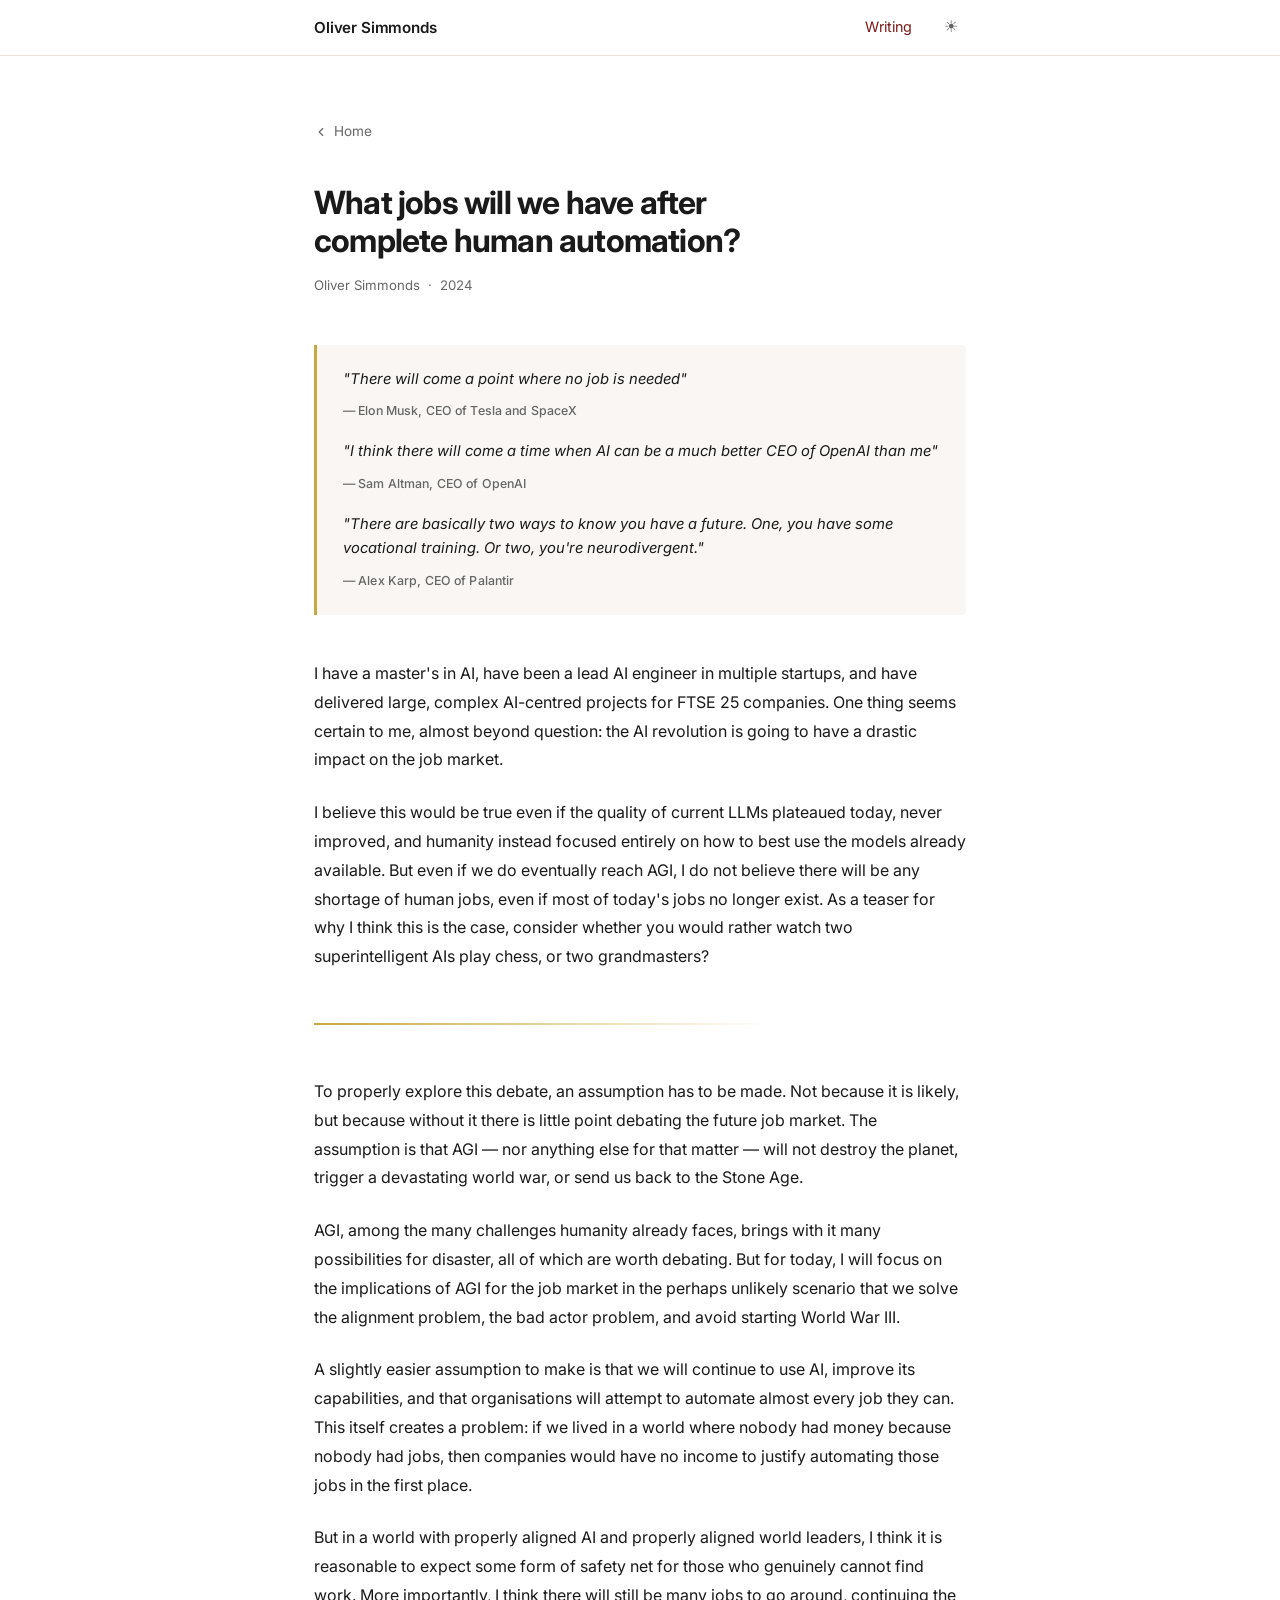
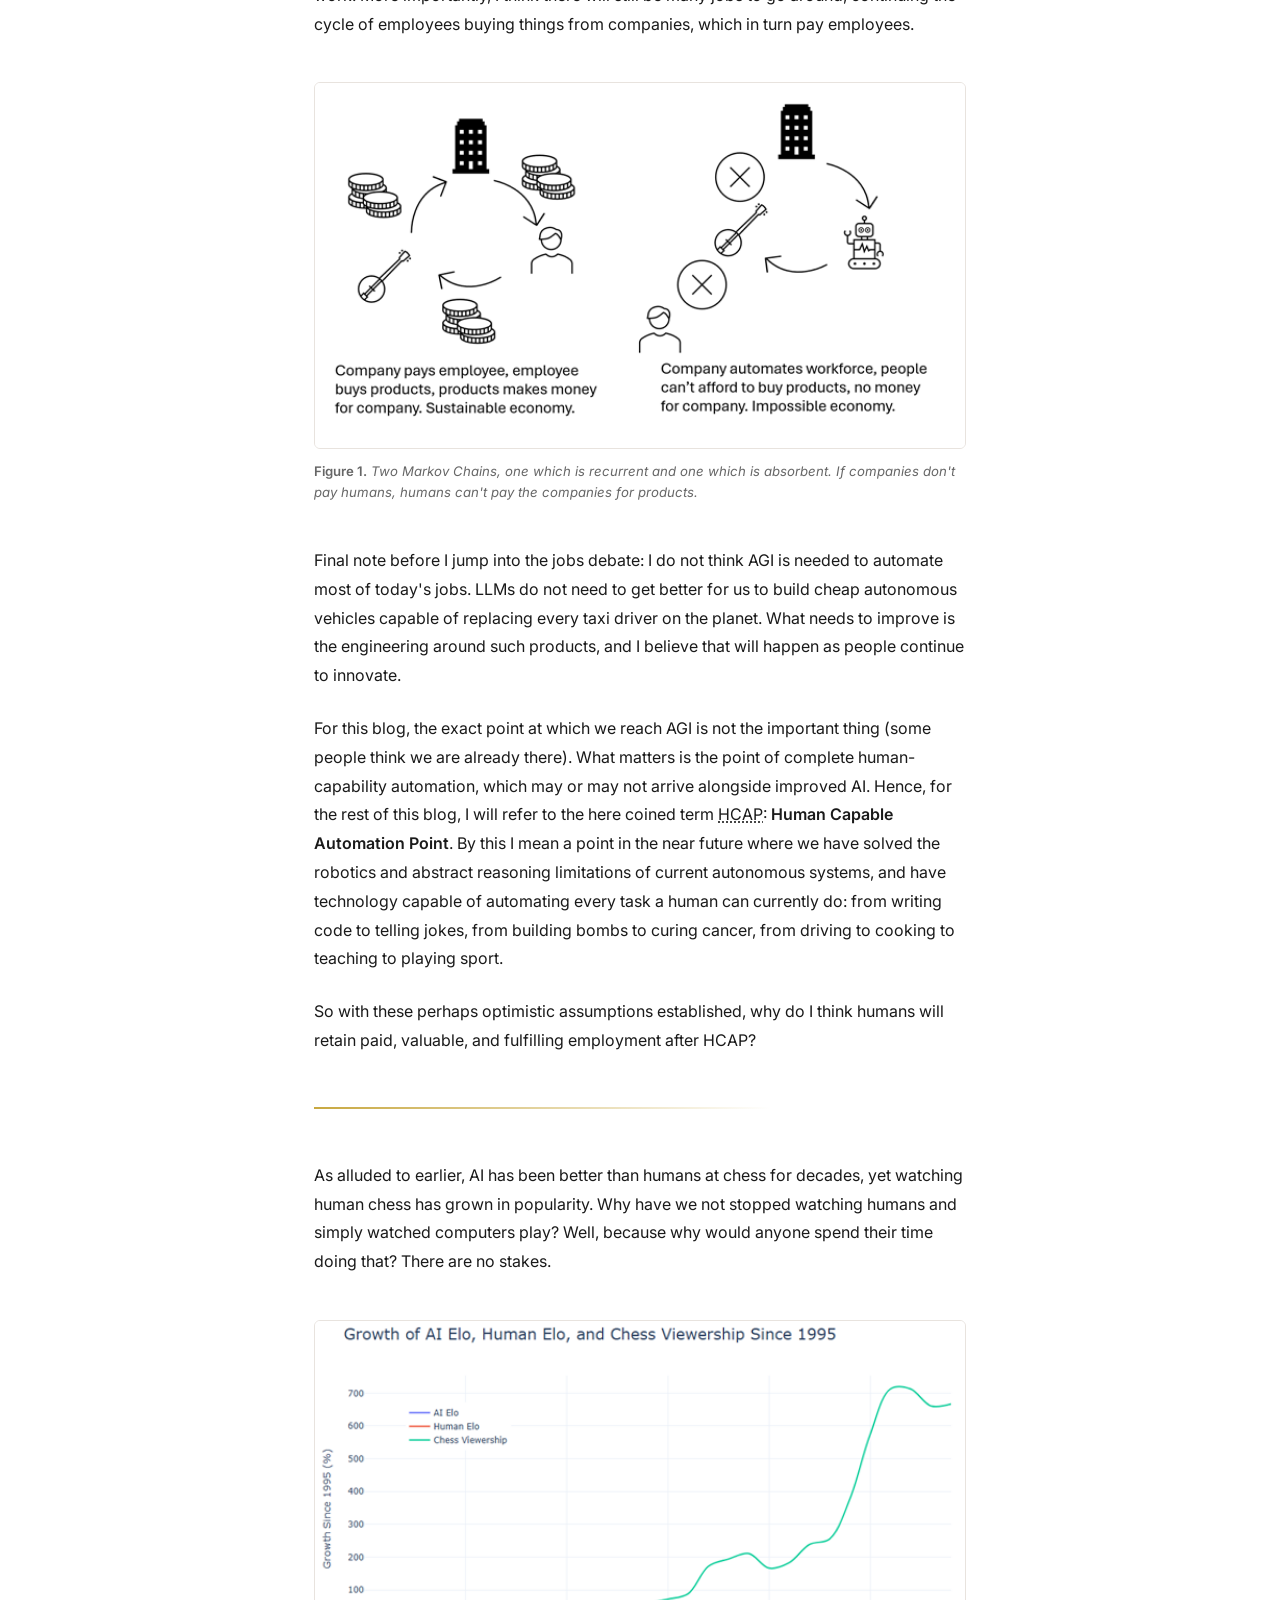
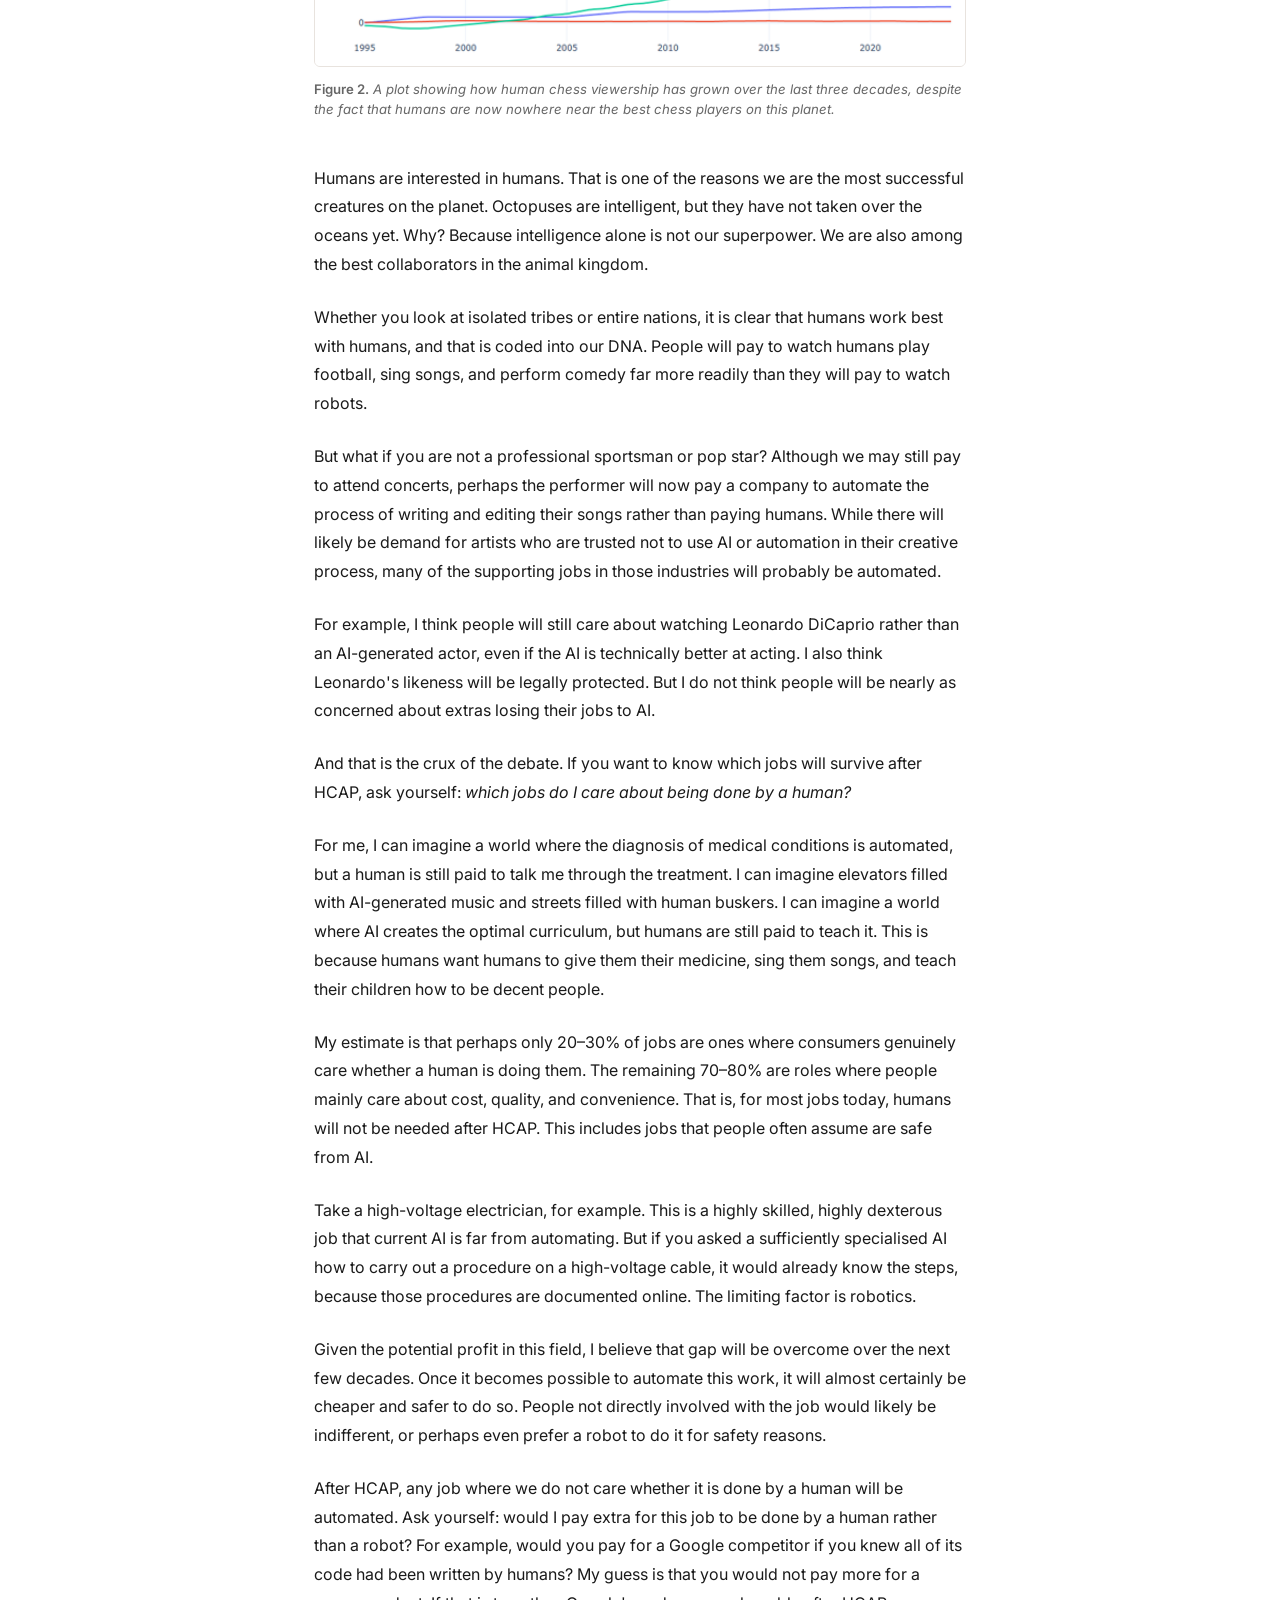
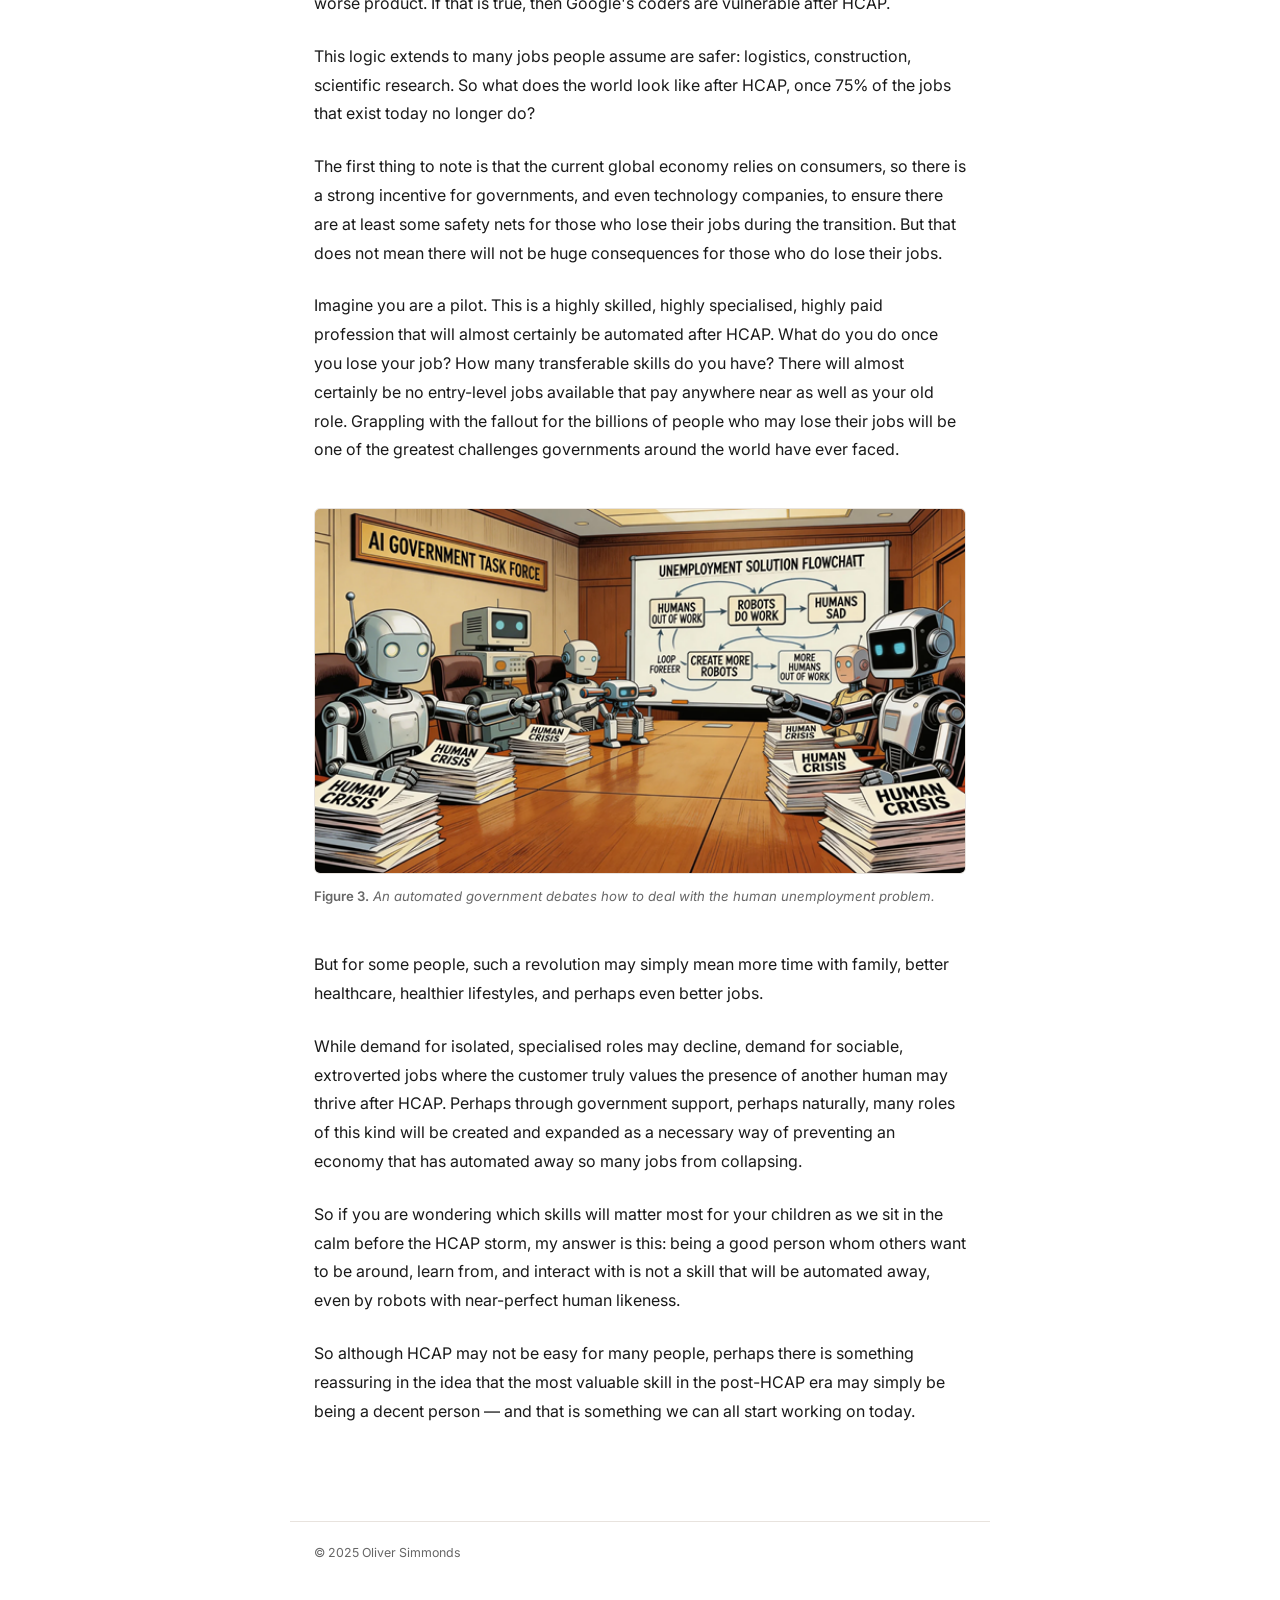
==== blog.html @ dd417284 "First draft website built" ====
<!DOCTYPE html>
<html lang="en" data-theme="light">
<head>
  <meta charset="UTF-8">
  <meta name="viewport" content="width=device-width, initial-scale=1.0">
  <meta name="description" content="Will humans retain paid, valuable employment after complete human-capability automation? Oliver Simmonds explores the post-HCAP job market.">

  <!-- Open Graph -->
  <meta property="og:title" content="What jobs will we have after complete human automation? — Oliver Simmonds">
  <meta property="og:description" content="An argument for why human employment survives the automation revolution — and which jobs it spares.">
  <meta property="og:type" content="article">

  <title>What jobs will we have after complete human automation? — Oliver Simmonds</title>

  <link rel="preconnect" href="https://fonts.googleapis.com">
  <link rel="preconnect" href="https://fonts.gstatic.com" crossorigin>
  <link href="https://fonts.googleapis.com/css2?family=Inter:wght@300;400;500;600;700&display=swap" rel="stylesheet">
  <link rel="stylesheet" href="css/style.css">

  <!-- Prevent FOUC -->
  <script>
    (function(){
      var t = localStorage.getItem('theme');
      if (!t) t = window.matchMedia('(prefers-color-scheme: dark)').matches ? 'dark' : 'light';
      document.documentElement.setAttribute('data-theme', t);
    })();
  </script>
</head>
<body>

  <!-- ======================================================
       Header / Navigation
       ====================================================== -->
  <header class="site-header" id="site-header">
    <nav class="nav-inner" aria-label="Primary">
      <a href="index.html" class="nav-home">Oliver Simmonds</a>
      <div class="nav-right">
        <a href="blog.html" class="nav-link active" aria-current="page">Writing</a>
        <button class="theme-toggle" id="theme-toggle" aria-label="Toggle dark mode">
          <span class="icon-sun" aria-hidden="true">☀</span>
          <span class="icon-moon" aria-hidden="true">◑</span>
        </button>
      </div>
    </nav>
  </header>

  <!-- ======================================================
       Article
       ====================================================== -->
  <main class="main-content">

    <a href="index.html" class="article-back" aria-label="Back to home">
      <svg viewBox="0 0 24 24" aria-hidden="true">
        <polyline points="15 18 9 12 15 6"></polyline>
      </svg>
      Home
    </a>

    <article aria-labelledby="article-title">

      <header class="article-header">
        <h1 class="article-title" id="article-title">
          What jobs will we have after complete human automation?
        </h1>
        <p class="article-meta">Oliver Simmonds &nbsp;·&nbsp; 2024</p>
      </header>

      <!-- Opening quotes -->
      <aside class="epigraph" aria-label="Epigraphs">
        <blockquote>
          <p>"There will come a point where no job is needed"</p>
          <cite>— Elon Musk, CEO of Tesla and SpaceX</cite>
        </blockquote>
        <blockquote>
          <p>"I think there will come a time when AI can be a much better CEO of OpenAI than me"</p>
          <cite>— Sam Altman, CEO of OpenAI</cite>
        </blockquote>
        <blockquote>
          <p>"There are basically two ways to know you have a future. One, you have some vocational training. Or two, you're neurodivergent."</p>
          <cite>— Alex Karp, CEO of Palantir</cite>
        </blockquote>
      </aside>

      <!-- Body -->
      <div class="article-body">

        <p>
          I have a master's in AI, have been a lead AI engineer in multiple startups, and have
          delivered large, complex AI-centred projects for FTSE 25 companies. One thing seems
          certain to me, almost beyond question: the AI revolution is going to have a drastic
          impact on the job market.
        </p>

        <p>
          I believe this would be true even if the quality of current LLMs plateaued today,
          never improved, and humanity instead focused entirely on how to best use the models
          already available. But even if we do eventually reach AGI, I do not believe there
          will be any shortage of human jobs, even if most of today's jobs no longer exist.
          As a teaser for why I think this is the case, consider whether you would rather
          watch two superintelligent AIs play chess, or two grandmasters?
        </p>

        <hr class="article-rule" aria-hidden="true">

        <p>
          To properly explore this debate, an assumption has to be made. Not because it is
          likely, but because without it there is little point debating the future job market.
          The assumption is that AGI — nor anything else for that matter — will not destroy
          the planet, trigger a devastating world war, or send us back to the Stone Age.
        </p>

        <p>
          AGI, among the many challenges humanity already faces, brings with it many
          possibilities for disaster, all of which are worth debating. But for today, I will
          focus on the implications of AGI for the job market in the perhaps unlikely scenario
          that we solve the alignment problem, the bad actor problem, and avoid starting
          World War III.
        </p>

        <p>
          A slightly easier assumption to make is that we will continue to use AI, improve its
          capabilities, and that organisations will attempt to automate almost every job they
          can. This itself creates a problem: if we lived in a world where nobody had money
          because nobody had jobs, then companies would have no income to justify automating
          those jobs in the first place.
        </p>

        <p>
          But in a world with properly aligned AI and properly aligned world leaders, I think
          it is reasonable to expect some form of safety net for those who genuinely cannot
          find work. More importantly, I think there will still be many jobs to go around,
          continuing the cycle of employees buying things from companies, which in turn pay
          employees.
        </p>

        <figure>
          <img
            src="images/markov_chain.png"
            alt="Two Markov chains: one recurrent (circular economy) and one absorbent (economy collapses)."
            loading="lazy"
          >
          <figcaption>
            <strong>Figure 1.</strong> Two Markov Chains, one which is recurrent and one
            which is absorbent. If companies don't pay humans, humans can't pay the companies
            for products.
          </figcaption>
        </figure>

        <p>
          Final note before I jump into the jobs debate: I do not think AGI is needed to
          automate most of today's jobs. LLMs do not need to get better for us to build cheap
          autonomous vehicles capable of replacing every taxi driver on the planet. What needs
          to improve is the engineering around such products, and I believe that will happen
          as people continue to innovate.
        </p>

        <p>
          For this blog, the exact point at which we reach AGI is not the important thing
          (some people think we are already there). What matters is the point of complete
          human-capability automation, which may or may not arrive alongside improved AI.
          Hence, for the rest of this blog, I will refer to the here coined term
          <abbr title="Human Capable Automation Point">HCAP</abbr>: <strong>Human Capable
          Automation Point</strong>. By this I mean a point in the near future where we have
          solved the robotics and abstract reasoning limitations of current autonomous systems,
          and have technology capable of automating every task a human can currently do: from
          writing code to telling jokes, from building bombs to curing cancer, from driving
          to cooking to teaching to playing sport.
        </p>

        <p>
          So with these perhaps optimistic assumptions established, why do I think humans
          will retain paid, valuable, and fulfilling employment after HCAP?
        </p>

        <hr class="article-rule" aria-hidden="true">

        <p>
          As alluded to earlier, AI has been better than humans at chess for decades, yet
          watching human chess has grown in popularity. Why have we not stopped watching
          humans and simply watched computers play? Well, because why would anyone spend
          their time doing that? There are no stakes.
        </p>

        <figure>
          <img
            src="images/chess_viewership.png"
            alt="A plot showing human chess viewership growth over three decades."
            loading="lazy"
          >
          <figcaption>
            <strong>Figure 2.</strong> A plot showing how human chess viewership has grown
            over the last three decades, despite the fact that humans are now nowhere near
            the best chess players on this planet.
          </figcaption>
        </figure>

        <p>
          Humans are interested in humans. That is one of the reasons we are the most
          successful creatures on the planet. Octopuses are intelligent, but they have not
          taken over the oceans yet. Why? Because intelligence alone is not our superpower.
          We are also among the best collaborators in the animal kingdom.
        </p>

        <p>
          Whether you look at isolated tribes or entire nations, it is clear that humans work
          best with humans, and that is coded into our DNA. People will pay to watch humans
          play football, sing songs, and perform comedy far more readily than they will pay
          to watch robots.
        </p>

        <p>
          But what if you are not a professional sportsman or pop star? Although we may still
          pay to attend concerts, perhaps the performer will now pay a company to automate the
          process of writing and editing their songs rather than paying humans. While there
          will likely be demand for artists who are trusted not to use AI or automation in
          their creative process, many of the supporting jobs in those industries will
          probably be automated.
        </p>

        <p>
          For example, I think people will still care about watching Leonardo DiCaprio rather
          than an AI-generated actor, even if the AI is technically better at acting. I also
          think Leonardo's likeness will be legally protected. But I do not think people will
          be nearly as concerned about extras losing their jobs to AI.
        </p>

        <p>
          And that is the crux of the debate. If you want to know which jobs will survive
          after HCAP, ask yourself: <em>which jobs do I care about being done by a human?</em>
        </p>

        <p>
          For me, I can imagine a world where the diagnosis of medical conditions is
          automated, but a human is still paid to talk me through the treatment. I can imagine
          elevators filled with AI-generated music and streets filled with human buskers. I
          can imagine a world where AI creates the optimal curriculum, but humans are still
          paid to teach it. This is because humans want humans to give them their medicine,
          sing them songs, and teach their children how to be decent people.
        </p>

        <p>
          My estimate is that perhaps only 20–30% of jobs are ones where consumers genuinely
          care whether a human is doing them. The remaining 70–80% are roles where people
          mainly care about cost, quality, and convenience. That is, for most jobs today,
          humans will not be needed after HCAP. This includes jobs that people often assume
          are safe from AI.
        </p>

        <p>
          Take a high-voltage electrician, for example. This is a highly skilled, highly
          dexterous job that current AI is far from automating. But if you asked a
          sufficiently specialised AI how to carry out a procedure on a high-voltage cable,
          it would already know the steps, because those procedures are documented online.
          The limiting factor is robotics.
        </p>

        <p>
          Given the potential profit in this field, I believe that gap will be overcome over
          the next few decades. Once it becomes possible to automate this work, it will almost
          certainly be cheaper and safer to do so. People not directly involved with the job
          would likely be indifferent, or perhaps even prefer a robot to do it for safety
          reasons.
        </p>

        <p>
          After HCAP, any job where we do not care whether it is done by a human will be
          automated. Ask yourself: would I pay extra for this job to be done by a human
          rather than a robot? For example, would you pay for a Google competitor if you knew
          all of its code had been written by humans? My guess is that you would not pay more
          for a worse product. If that is true, then Google's coders are vulnerable after HCAP.
        </p>

        <p>
          This logic extends to many jobs people assume are safer: logistics, construction,
          scientific research. So what does the world look like after HCAP, once 75% of the
          jobs that exist today no longer do?
        </p>

        <p>
          The first thing to note is that the current global economy relies on consumers, so
          there is a strong incentive for governments, and even technology companies, to
          ensure there are at least some safety nets for those who lose their jobs during
          the transition. But that does not mean there will not be huge consequences for
          those who do lose their jobs.
        </p>

        <p>
          Imagine you are a pilot. This is a highly skilled, highly specialised, highly paid
          profession that will almost certainly be automated after HCAP. What do you do once
          you lose your job? How many transferable skills do you have? There will almost
          certainly be no entry-level jobs available that pay anywhere near as well as your
          old role. Grappling with the fallout for the billions of people who may lose their
          jobs will be one of the greatest challenges governments around the world have ever
          faced.
        </p>

        <figure>
          <img
            src="images/ai_gov.png"
            alt="An automated government debates how to deal with the human unemployment problem."
            loading="lazy"
          >
          <figcaption>
            <strong>Figure 3.</strong> An automated government debates how to deal with
            the human unemployment problem.
          </figcaption>
        </figure>

        <p>
          But for some people, such a revolution may simply mean more time with family,
          better healthcare, healthier lifestyles, and perhaps even better jobs.
        </p>

        <p>
          While demand for isolated, specialised roles may decline, demand for sociable,
          extroverted jobs where the customer truly values the presence of another human may
          thrive after HCAP. Perhaps through government support, perhaps naturally, many
          roles of this kind will be created and expanded as a necessary way of preventing an
          economy that has automated away so many jobs from collapsing.
        </p>

        <p>
          So if you are wondering which skills will matter most for your children as we sit
          in the calm before the HCAP storm, my answer is this: being a good person whom
          others want to be around, learn from, and interact with is not a skill that will
          be automated away, even by robots with near-perfect human likeness.
        </p>

        <p>
          So although HCAP may not be easy for many people, perhaps there is something
          reassuring in the idea that the most valuable skill in the post-HCAP era may simply
          be being a decent person — and that is something we can all start working on today.
        </p>

      </div>
    </article>

  </main>

  <!-- ======================================================
       Footer
       ====================================================== -->
  <footer class="site-footer">
    <p>© 2025 Oliver Simmonds</p>
  </footer>

  <script src="js/main.js"></script>
</body>
</html>
---- css/style.css ----
/* ============================================================
   CSS Custom Properties — Light / Dark theme
   Colour palette drawn from Oliver Simmonds' CV:
     - Deep crimson  (#7B1818) for section headings
     - Medium red    (#C0392B) for accents
     - Warm gold     (#C8A840) for decorative rules
   ============================================================ */
:root {
  --crimson:        #7B1818;
  --crimson-hover:  #9B2020;
  --gold:           #C8A840;

  --bg:             #FFFFFF;
  --bg-subtle:      #F9F6F3;
  --nav-bg:         rgba(255, 255, 255, 0.92);

  --text:           #1A1A1A;
  --text-muted:     #666666;
  --text-link:      #7B1818;
  --text-link-hover:#9B2020;

  --border:         #E8E3DE;

  --nav-height:     56px;
  --content-width:  700px;
  --pad:            24px;
  --transition:     0.2s ease;
}

[data-theme="dark"] {
  --bg:             #0F0F0F;
  --bg-subtle:      #1A1717;
  --nav-bg:         rgba(15, 15, 15, 0.92);

  --text:           #E5E0DB;
  --text-muted:     #8A8480;
  --text-link:      #D47060;
  --text-link-hover:#E08575;

  --border:         #2E2828;
}

/* ============================================================
   Reset & Base
   ============================================================ */
*, *::before, *::after {
  box-sizing: border-box;
  margin: 0;
  padding: 0;
}

html {
  font-size: 16px;
  scroll-behavior: smooth;
}

body {
  font-family: 'Inter', -apple-system, BlinkMacSystemFont, 'Segoe UI', sans-serif;
  background-color: var(--bg);
  color: var(--text);
  line-height: 1.7;
  -webkit-font-smoothing: antialiased;
  -moz-osx-font-smoothing: grayscale;
  transition: background-color var(--transition), color var(--transition);
}

a {
  color: var(--text-link);
  text-decoration: none;
  transition: color var(--transition);
}

a:hover {
  color: var(--text-link-hover);
}

/* ============================================================
   Header & Navigation
   ============================================================ */
.site-header {
  position: sticky;
  top: 0;
  z-index: 100;
  background-color: var(--nav-bg);
  backdrop-filter: blur(10px);
  -webkit-backdrop-filter: blur(10px);
  border-bottom: 1px solid var(--border);
  height: var(--nav-height);
  transition: transform 0.3s ease, background-color var(--transition),
              border-color var(--transition);
}

.site-header.hidden {
  transform: translateY(-100%);
}

.nav-inner {
  max-width: var(--content-width);
  margin: 0 auto;
  padding: 0 var(--pad);
  height: 100%;
  display: flex;
  align-items: center;
  justify-content: space-between;
}

.nav-home {
  font-weight: 600;
  font-size: 0.95rem;
  color: var(--text);
  letter-spacing: -0.01em;
}

.nav-home:hover {
  color: var(--crimson);
}

.nav-right {
  display: flex;
  align-items: center;
  gap: 24px;
}

.nav-link {
  font-size: 0.9rem;
  font-weight: 400;
  color: var(--text-muted);
}

.nav-link:hover,
.nav-link.active {
  color: var(--crimson);
}

/* ============================================================
   Theme Toggle
   ============================================================ */
.theme-toggle {
  background: none;
  border: none;
  cursor: pointer;
  padding: 4px 8px;
  border-radius: 4px;
  font-size: 1rem;
  line-height: 1;
  color: var(--text-muted);
  transition: color var(--transition), background-color var(--transition);
  display: flex;
  align-items: center;
}

.theme-toggle:hover {
  color: var(--text);
  background-color: var(--bg-subtle);
}

/* Show/hide sun vs moon based on active theme */
.icon-sun  { display: inline; }
.icon-moon { display: none;   }

[data-theme="dark"] .icon-sun  { display: none;   }
[data-theme="dark"] .icon-moon { display: inline; }

/* ============================================================
   Main Layout
   ============================================================ */
.main-content {
  max-width: var(--content-width);
  margin: 0 auto;
  padding: 64px var(--pad) 96px;
}

/* ============================================================
   Bio Section (home)
   ============================================================ */
.bio-section {
  margin-bottom: 72px;
}

.page-name {
  font-size: 2.25rem;
  font-weight: 700;
  letter-spacing: -0.025em;
  line-height: 1.1;
  color: var(--text);
  margin-bottom: 8px;
  text-wrap: balance;
}

.page-subtitle {
  font-size: 0.975rem;
  color: var(--text-muted);
  font-weight: 400;
  margin-bottom: 36px;
  letter-spacing: 0.01em;
}

.bio-body {
  margin-bottom: 8px;
}

.bio-body p {
  font-size: 1rem;
  line-height: 1.8;
  color: var(--text);
  margin-bottom: 18px;
}

.bio-body p:last-child {
  margin-bottom: 0;
}

/* Hidden extended bio */
.bio-extra {
  display: none;
  margin-top: 18px;
}

.bio-extra.visible {
  display: block;
}

.bio-extra p {
  font-size: 1rem;
  line-height: 1.8;
  color: var(--text);
  margin-bottom: 18px;
}

.bio-extra p:last-child {
  margin-bottom: 0;
}

/* More/Less toggle */
.more-toggle {
  background: none;
  border: none;
  cursor: pointer;
  font-family: inherit;
  font-size: 0.875rem;
  font-weight: 500;
  color: var(--crimson);
  padding: 0;
  margin-top: 16px;
  display: inline-flex;
  align-items: center;
  gap: 5px;
  transition: color var(--transition);
}

.more-toggle:hover {
  color: var(--crimson-hover);
}

.more-arrow {
  display: inline-block;
  font-size: 0.8rem;
  transition: transform 0.2s ease;
}

.more-toggle[aria-expanded="true"] .more-arrow {
  transform: rotate(180deg);
}

/* ============================================================
   Contact Links
   ============================================================ */
.contact-links {
  display: flex;
  flex-wrap: wrap;
  align-items: center;
  margin-top: 32px;
}

.contact-link {
  font-size: 0.875rem;
  font-weight: 500;
  color: var(--text-muted);
  transition: color var(--transition);
}

.contact-link:hover {
  color: var(--crimson);
}

.contact-sep {
  margin: 0 12px;
  color: var(--border);
  font-weight: 400;
  font-size: 0.875rem;
  user-select: none;
}

/* ============================================================
   Section Headings & Rules
   ============================================================ */
.section-label {
  font-size: 0.65rem;
  font-weight: 700;
  letter-spacing: 0.18em;
  text-transform: uppercase;
  color: var(--crimson);
  margin-bottom: 10px;
}

.gold-rule {
  height: 2px;
  background: linear-gradient(to right, var(--gold) 0%, transparent 80%);
  margin-bottom: 24px;
  border: none;
}

/* ============================================================
   Post List (home writing section)
   ============================================================ */
.post-list {
  list-style: none;
}

.post-item {
  display: flex;
  align-items: baseline;
  justify-content: space-between;
  gap: 20px;
  padding: 14px 0;
  border-bottom: 1px solid var(--border);
}

.post-item:first-of-type {
  border-top: 1px solid var(--border);
}

.post-link {
  font-size: 0.975rem;
  color: var(--text);
  flex: 1;
  line-height: 1.5;
  transition: color var(--transition);
}

.post-link:hover {
  color: var(--crimson);
}

.post-year {
  font-size: 0.825rem;
  color: var(--text-muted);
  flex-shrink: 0;
}

/* ============================================================
   Footer
   ============================================================ */
.site-footer {
  max-width: var(--content-width);
  margin: 0 auto;
  padding: 20px var(--pad) 48px;
  border-top: 1px solid var(--border);
}

.site-footer p {
  font-size: 0.775rem;
  color: var(--text-muted);
}

/* ============================================================
   Blog / Article Page
   ============================================================ */
.article-back {
  display: inline-flex;
  align-items: center;
  gap: 6px;
  font-size: 0.85rem;
  color: var(--text-muted);
  margin-bottom: 40px;
  transition: color var(--transition);
}

.article-back:hover {
  color: var(--crimson);
}

.article-back svg {
  width: 14px;
  height: 14px;
  stroke: currentColor;
  fill: none;
  stroke-width: 2;
  stroke-linecap: round;
  stroke-linejoin: round;
  flex-shrink: 0;
}

.article-header {
  margin-bottom: 48px;
}

.article-title {
  font-size: 2rem;
  font-weight: 700;
  letter-spacing: -0.025em;
  line-height: 1.2;
  color: var(--text);
  margin-bottom: 14px;
  text-wrap: balance;
}

.article-meta {
  font-size: 0.825rem;
  color: var(--text-muted);
}

/* Opening quotes block */
.epigraph {
  margin: 0 0 44px;
  padding: 22px 26px;
  background-color: var(--bg-subtle);
  border-left: 3px solid var(--gold);
  border-radius: 0 4px 4px 0;
  transition: background-color var(--transition), border-color var(--transition);
}

.epigraph blockquote {
  margin-bottom: 16px;
}

.epigraph blockquote:last-child {
  margin-bottom: 0;
}

.epigraph blockquote p {
  font-size: 0.925rem;
  font-style: italic;
  color: var(--text);
  line-height: 1.65;
  margin-bottom: 5px;
}

.epigraph blockquote cite {
  font-size: 0.775rem;
  font-style: normal;
  color: var(--text-muted);
  font-weight: 500;
  letter-spacing: 0.01em;
}

/* Article body prose */
.article-body {
  font-size: 1rem;
  line-height: 1.8;
}

.article-body p {
  color: var(--text);
  margin-bottom: 24px;
}

.article-body p:last-child {
  margin-bottom: 0;
}

.article-body strong {
  font-weight: 600;
  color: var(--text);
}

/* Figures */
.article-body figure {
  margin: 44px 0;
}

.article-body figure img {
  width: 100%;
  height: auto;
  border-radius: 6px;
  border: 1px solid var(--border);
  display: block;
  transition: border-color var(--transition);
}

.article-body figcaption {
  font-size: 0.825rem;
  color: var(--text-muted);
  margin-top: 12px;
  line-height: 1.55;
  font-style: italic;
}

.article-body figcaption strong {
  font-style: normal;
  font-weight: 600;
  color: var(--text-muted);
}

/* Section divider within article */
.article-rule {
  height: 2px;
  background: linear-gradient(to right, var(--gold) 0%, transparent 70%);
  border: none;
  margin: 52px 0;
}

/* ============================================================
   Responsive
   ============================================================ */
@media (max-width: 640px) {
  :root {
    --pad: 20px;
  }

  .main-content {
    padding: 44px var(--pad) 72px;
  }

  .page-name {
    font-size: 1.8rem;
  }

  .article-title {
    font-size: 1.6rem;
  }

  .post-item {
    flex-direction: column;
    gap: 4px;
  }

  .epigraph {
    padding: 18px 20px;
  }
}
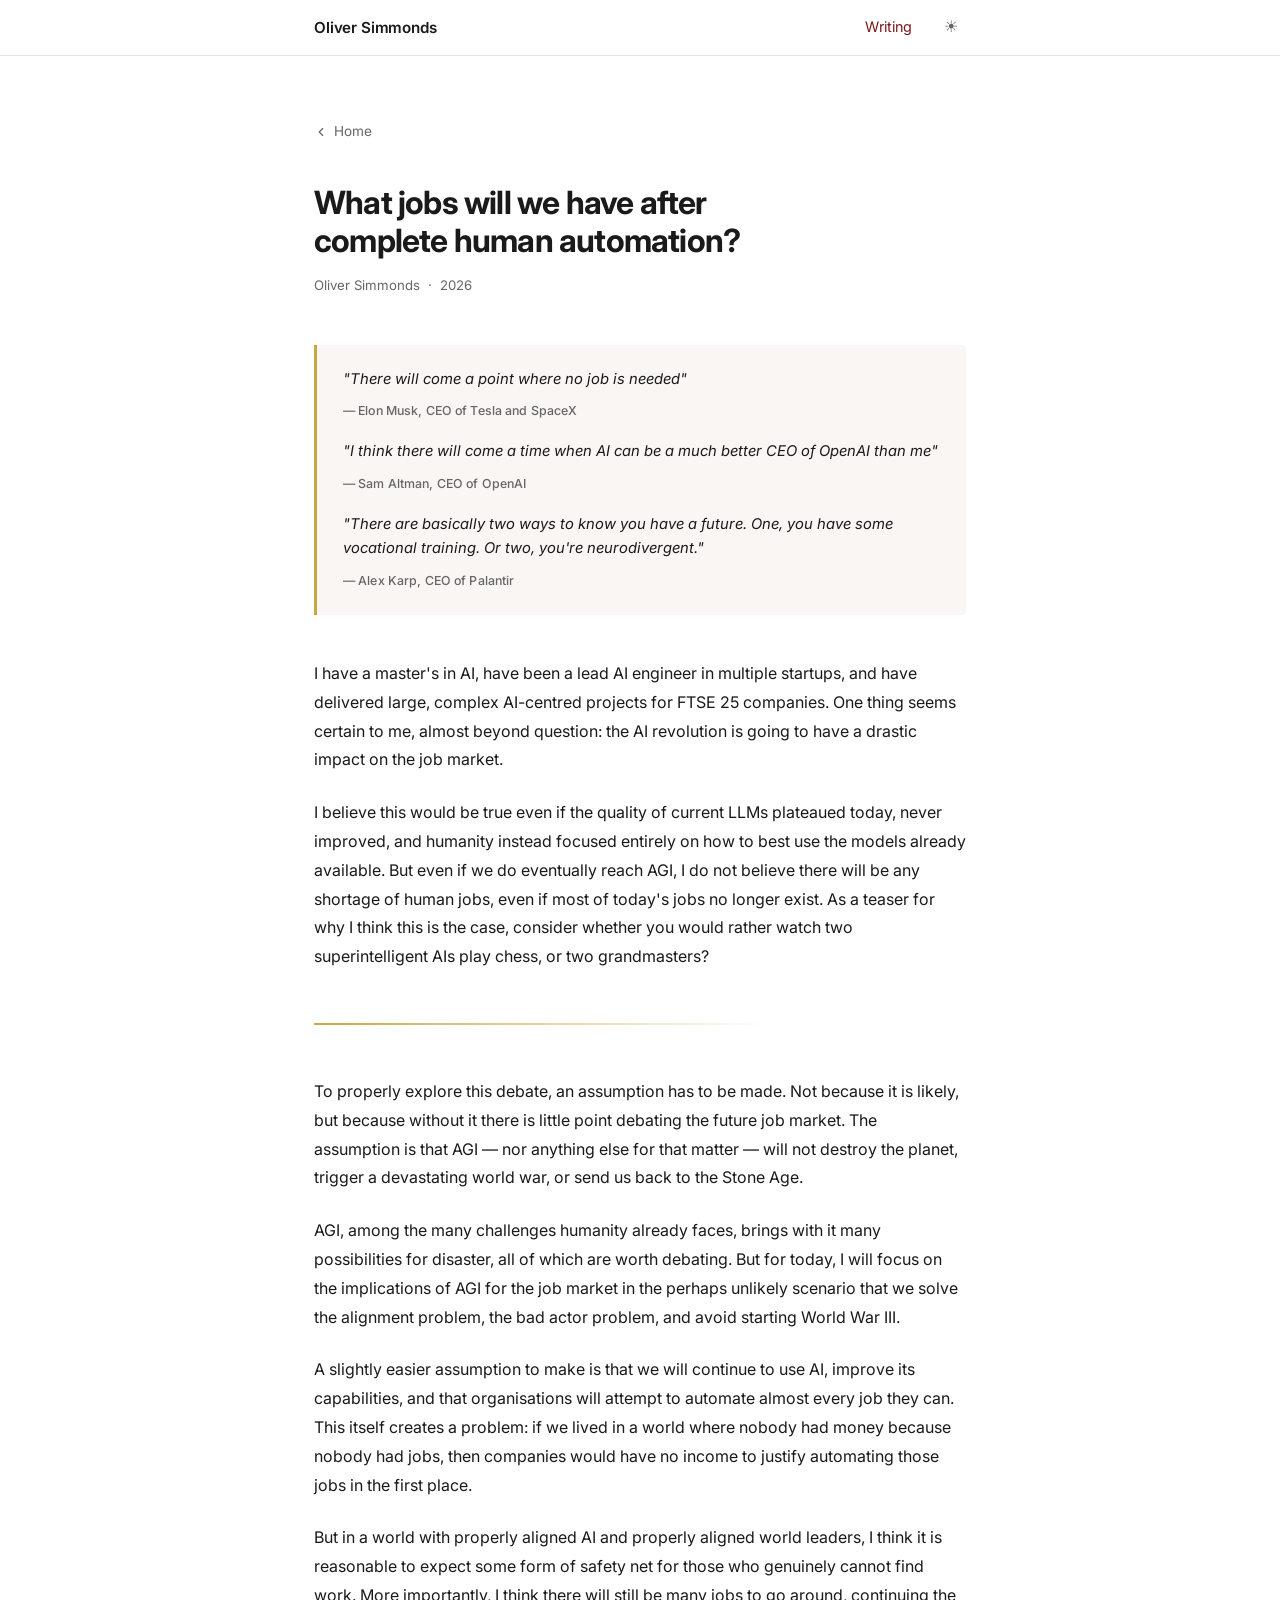
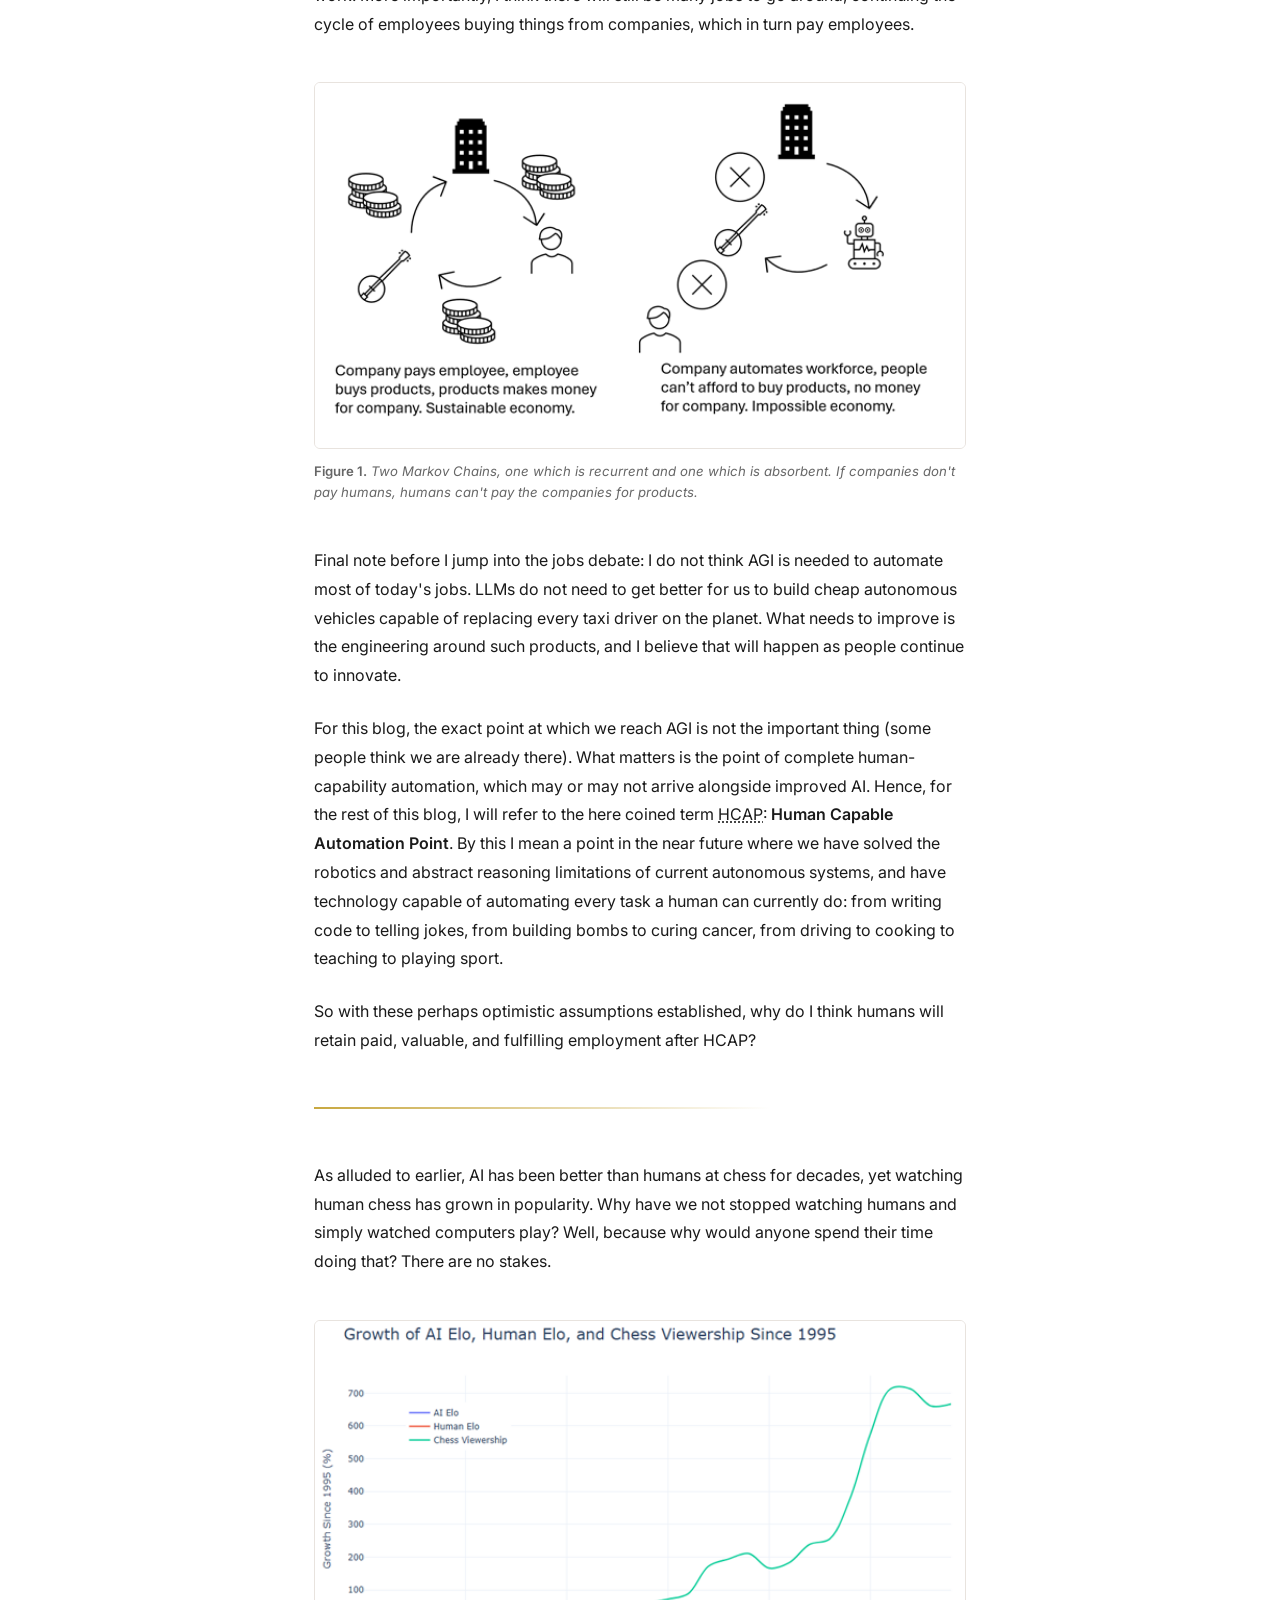
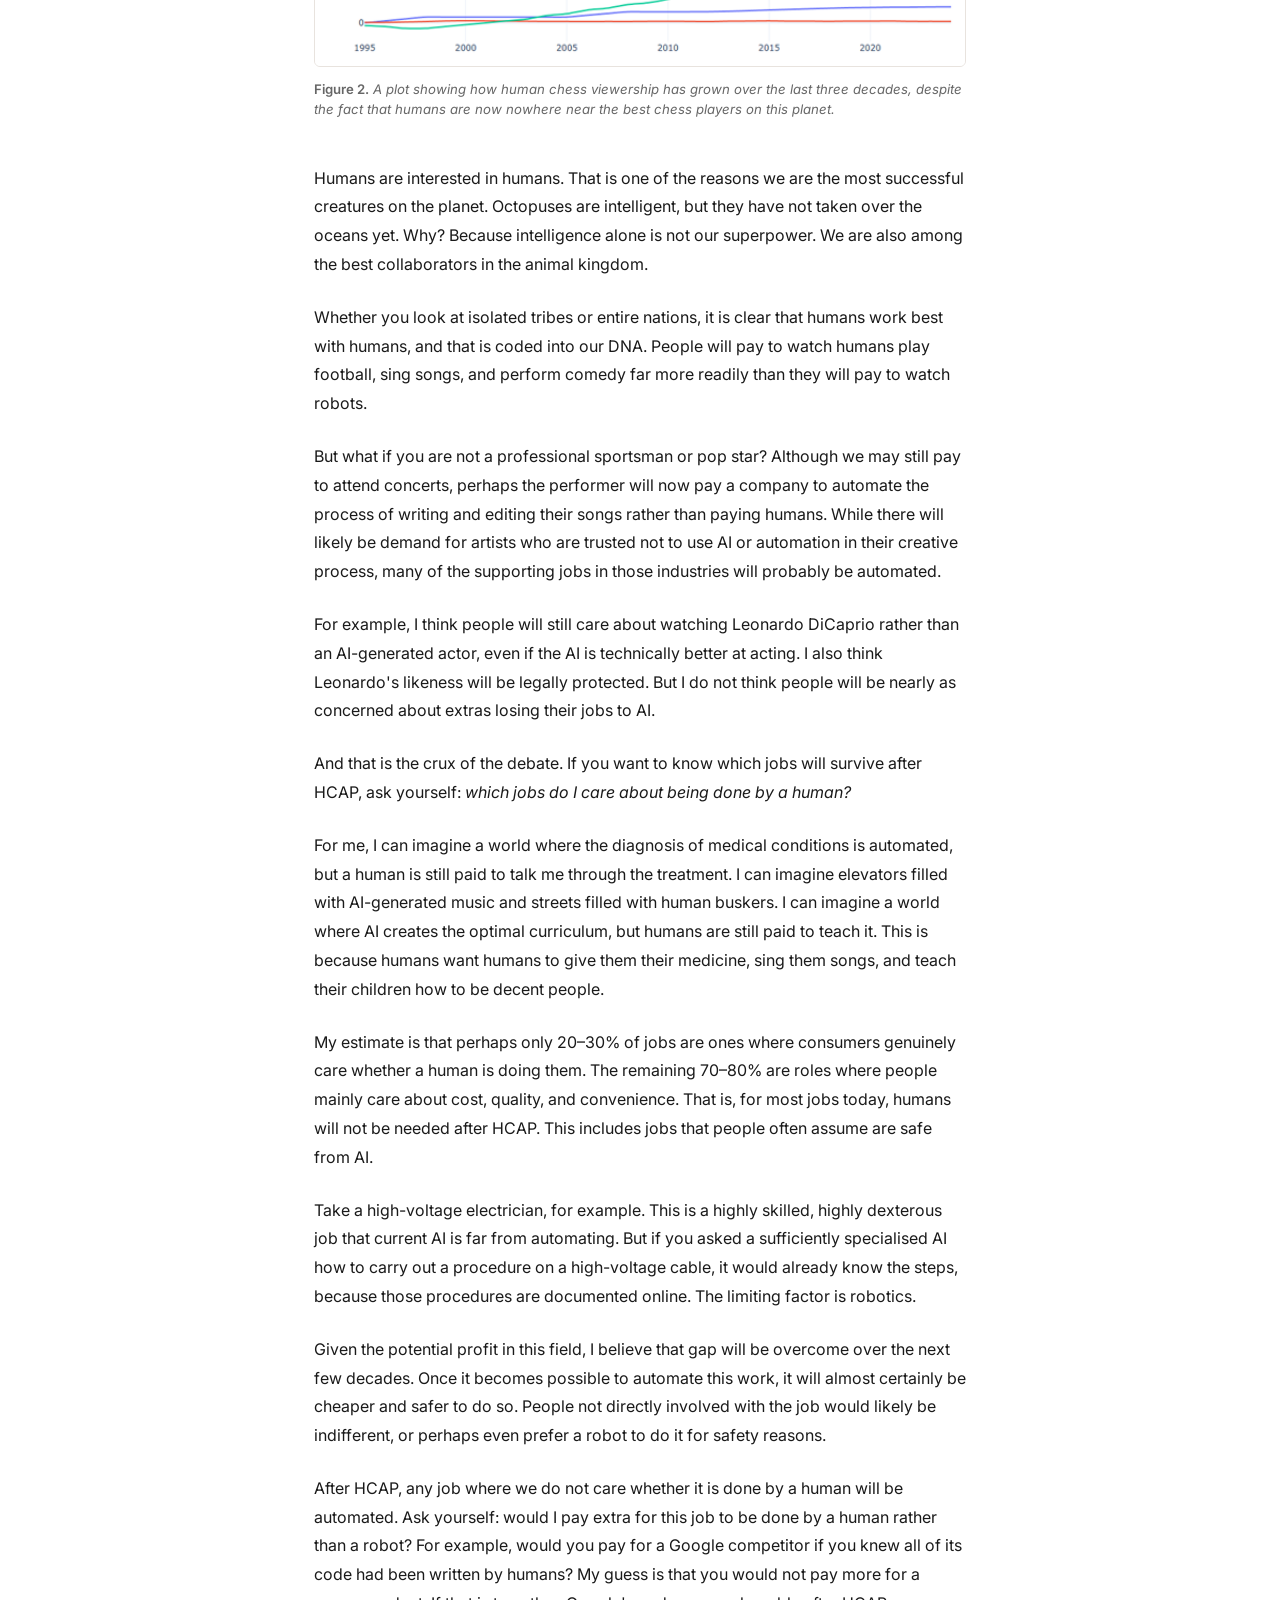
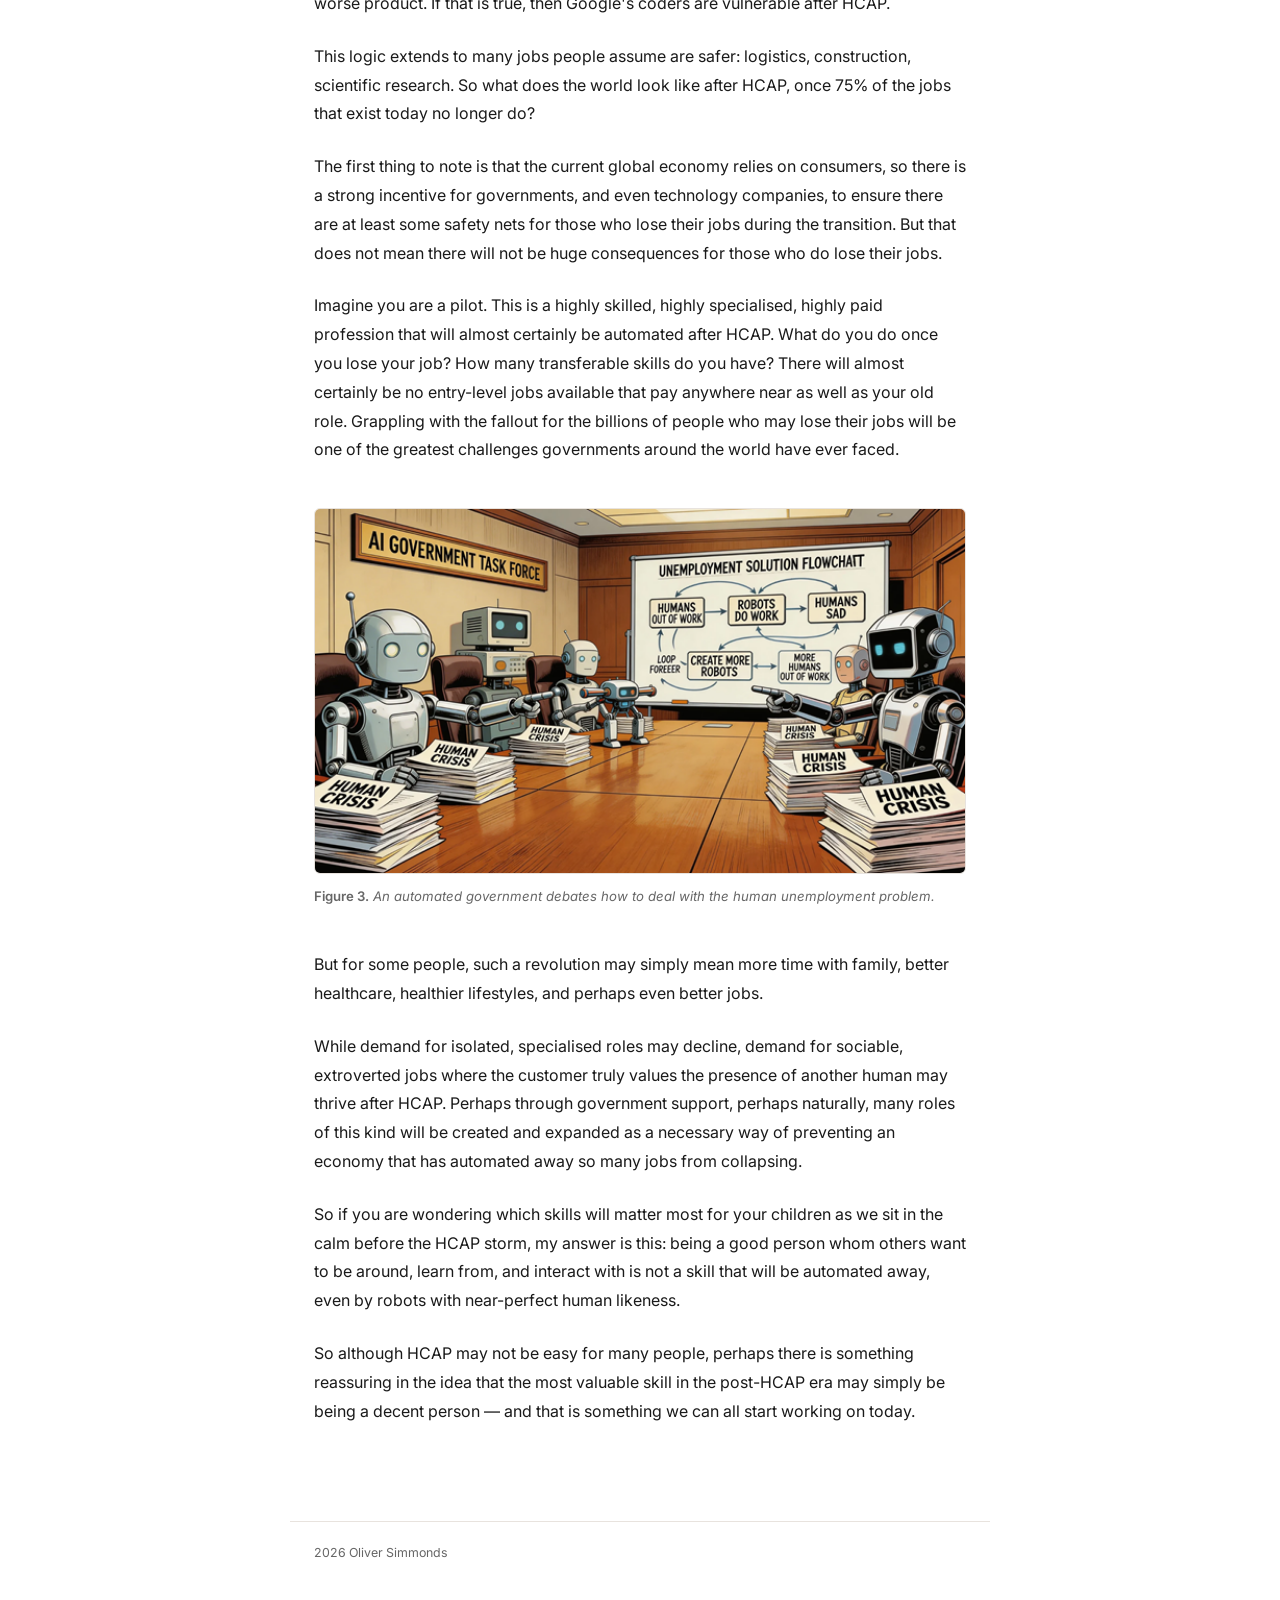
==== commit 776a3f5c: "Dates update and add cv" ====
--- a/blog.html
+++ b/blog.html
@@ -62,7 +62,7 @@
         <h1 class="article-title" id="article-title">
           What jobs will we have after complete human automation?
         </h1>
-        <p class="article-meta">Oliver Simmonds &nbsp;·&nbsp; 2024</p>
+        <p class="article-meta">Oliver Simmonds &nbsp;·&nbsp; 2026</p>
       </header>
 
       <!-- Opening quotes -->
@@ -341,7 +341,7 @@
        Footer
        ====================================================== -->
   <footer class="site-footer">
-    <p>© 2025 Oliver Simmonds</p>
+    <p>2026 Oliver Simmonds</p>
   </footer>
 
   <script src="js/main.js"></script>
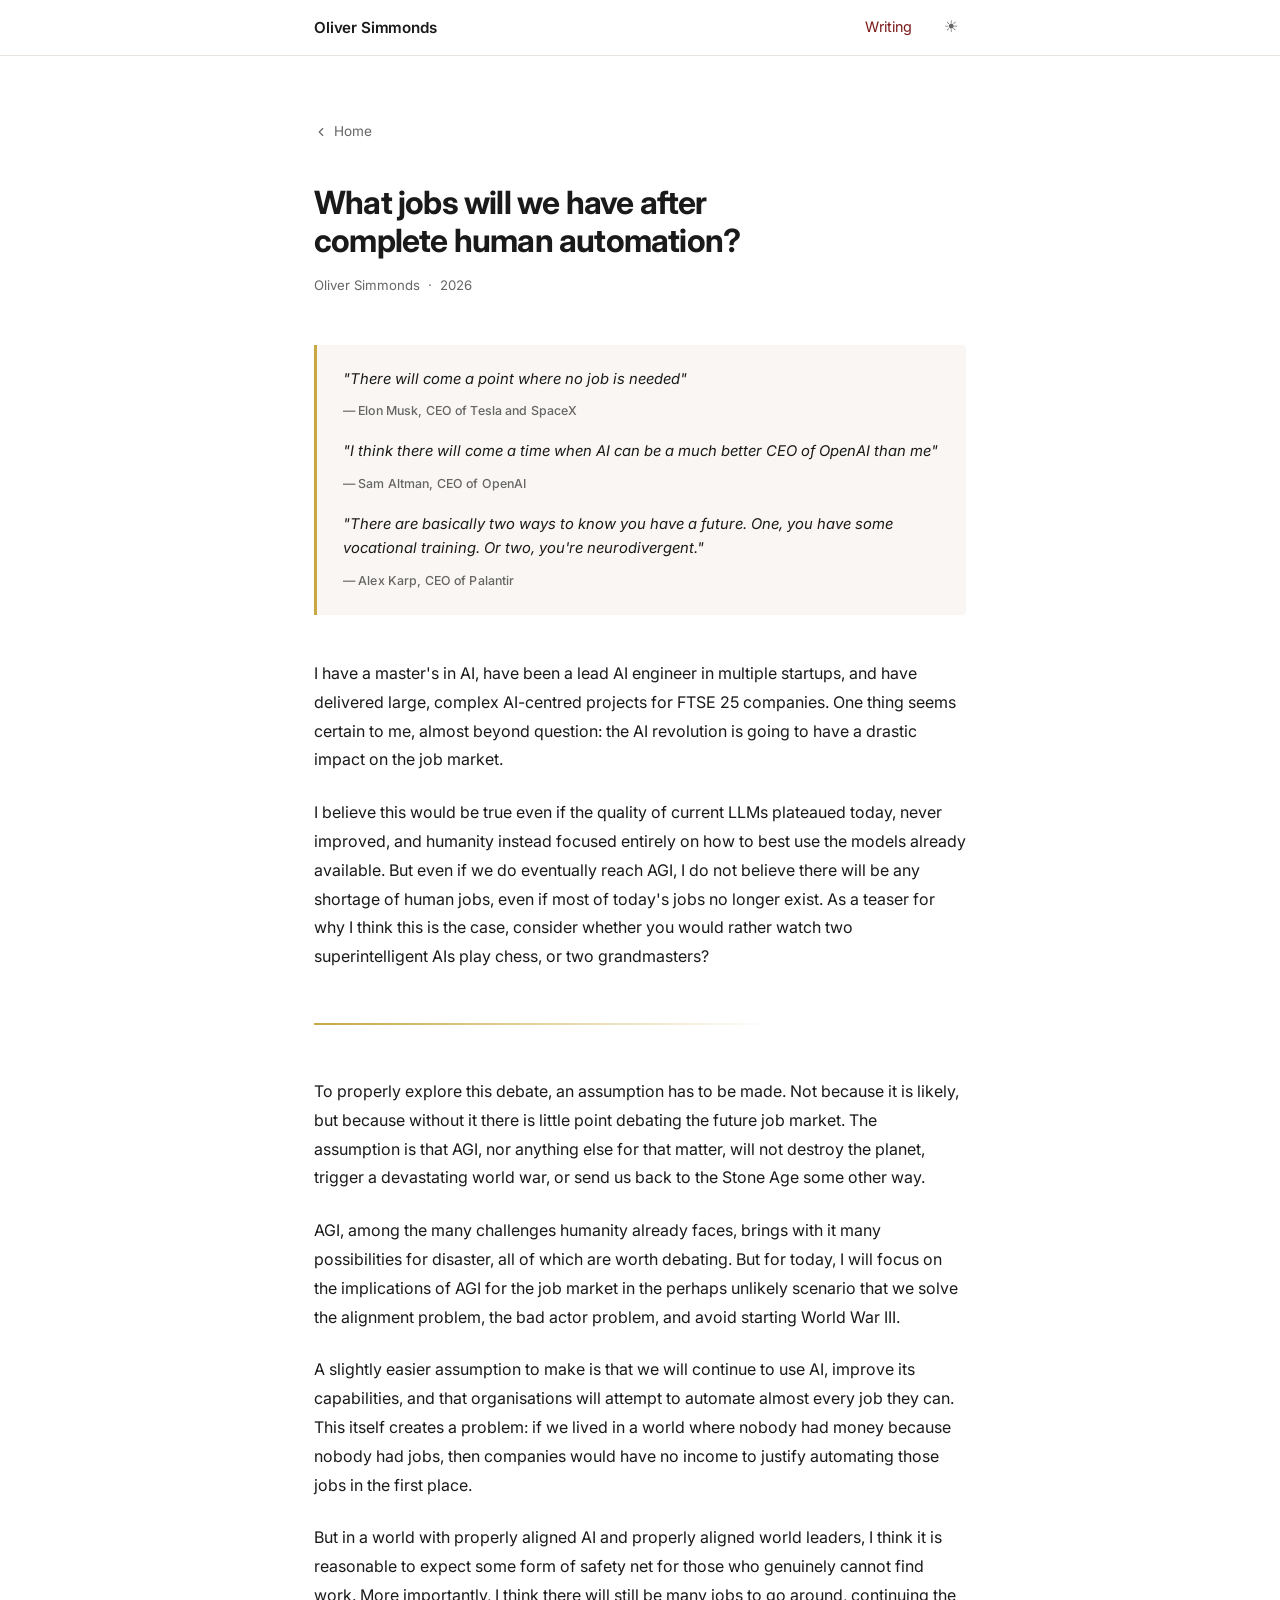
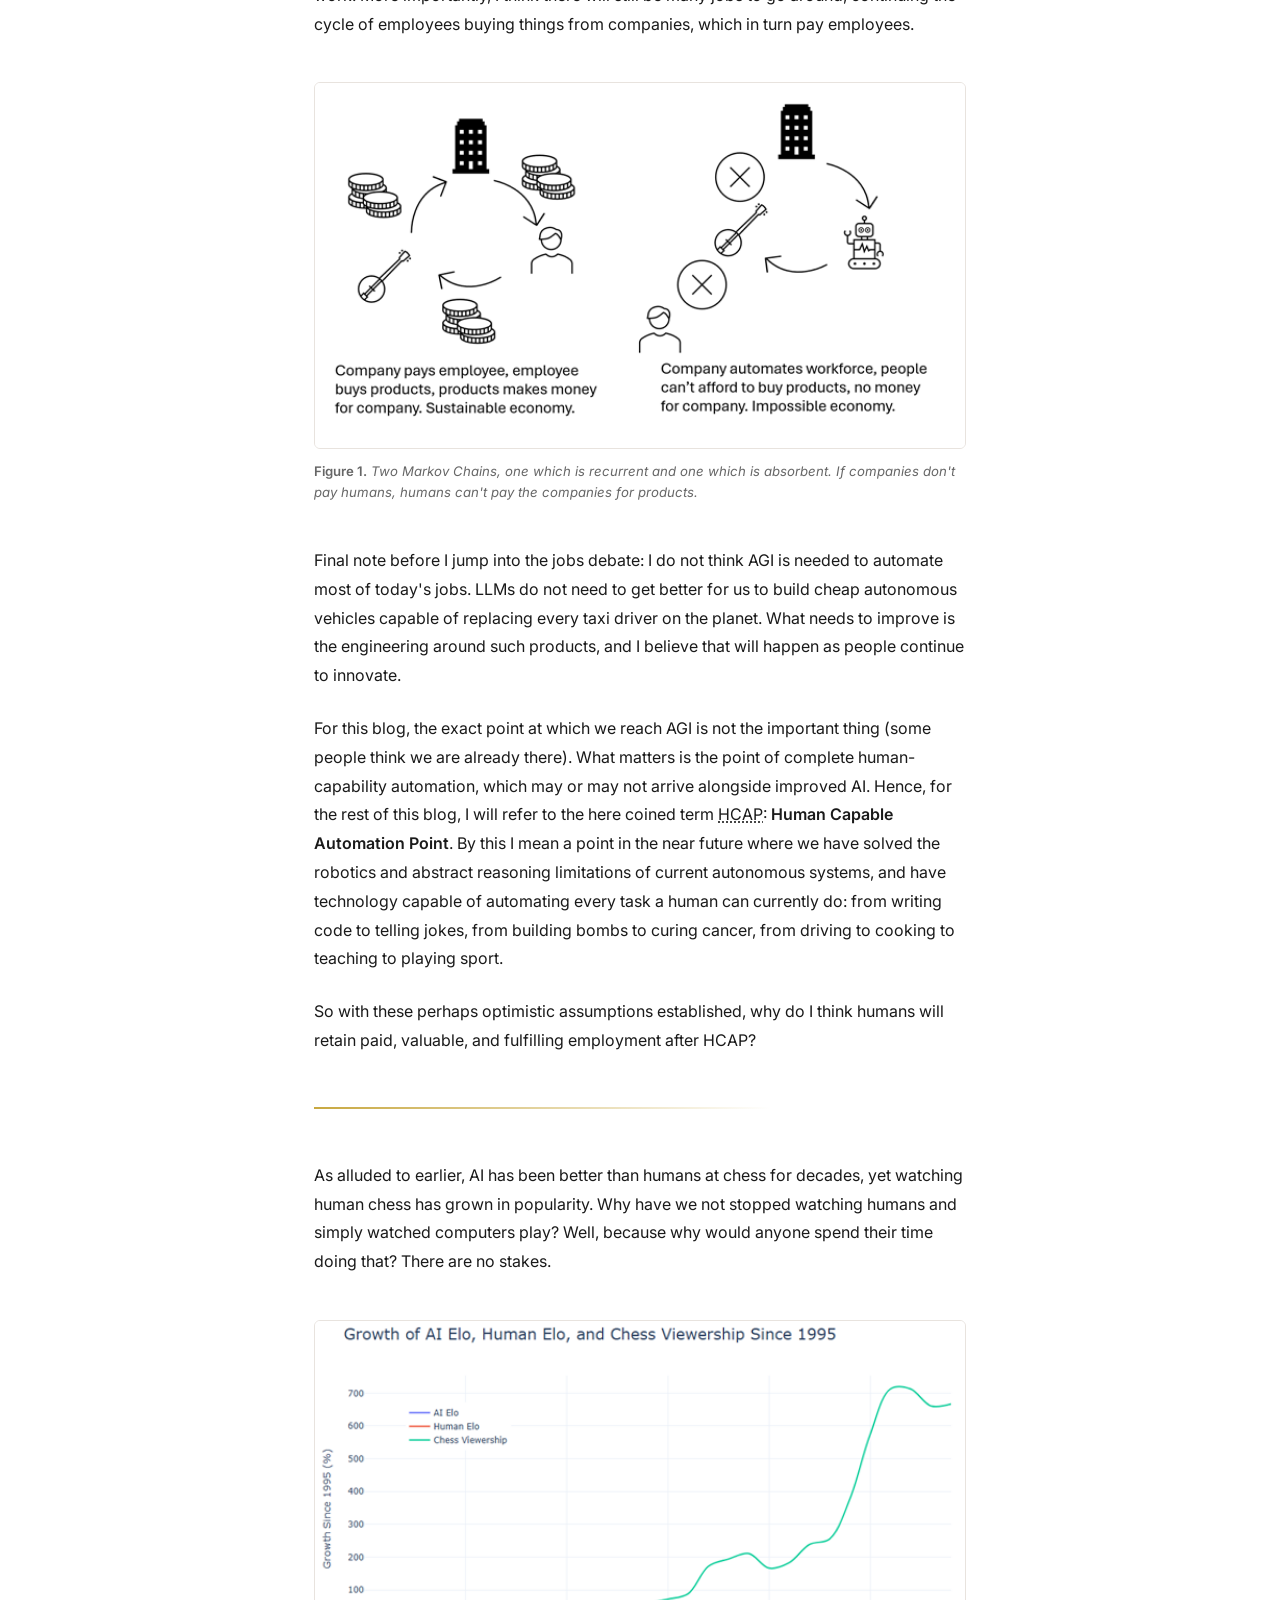
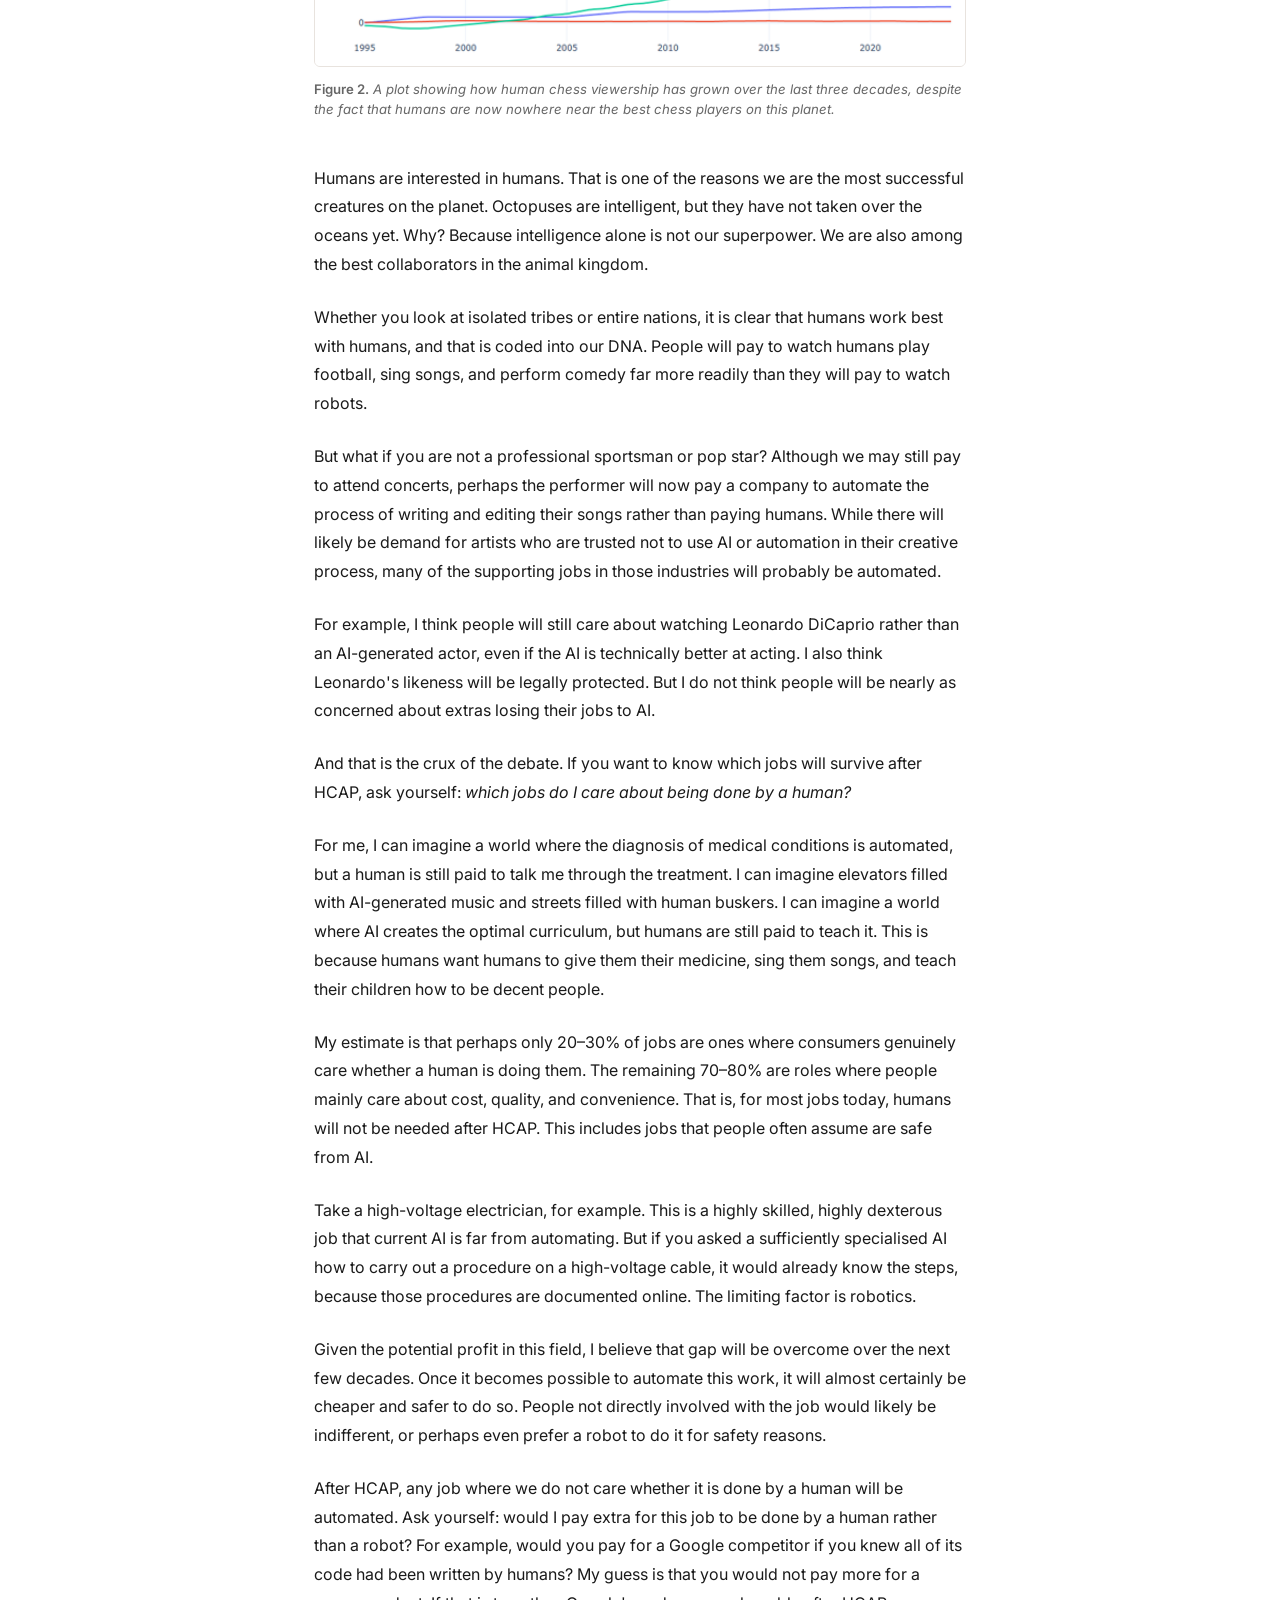
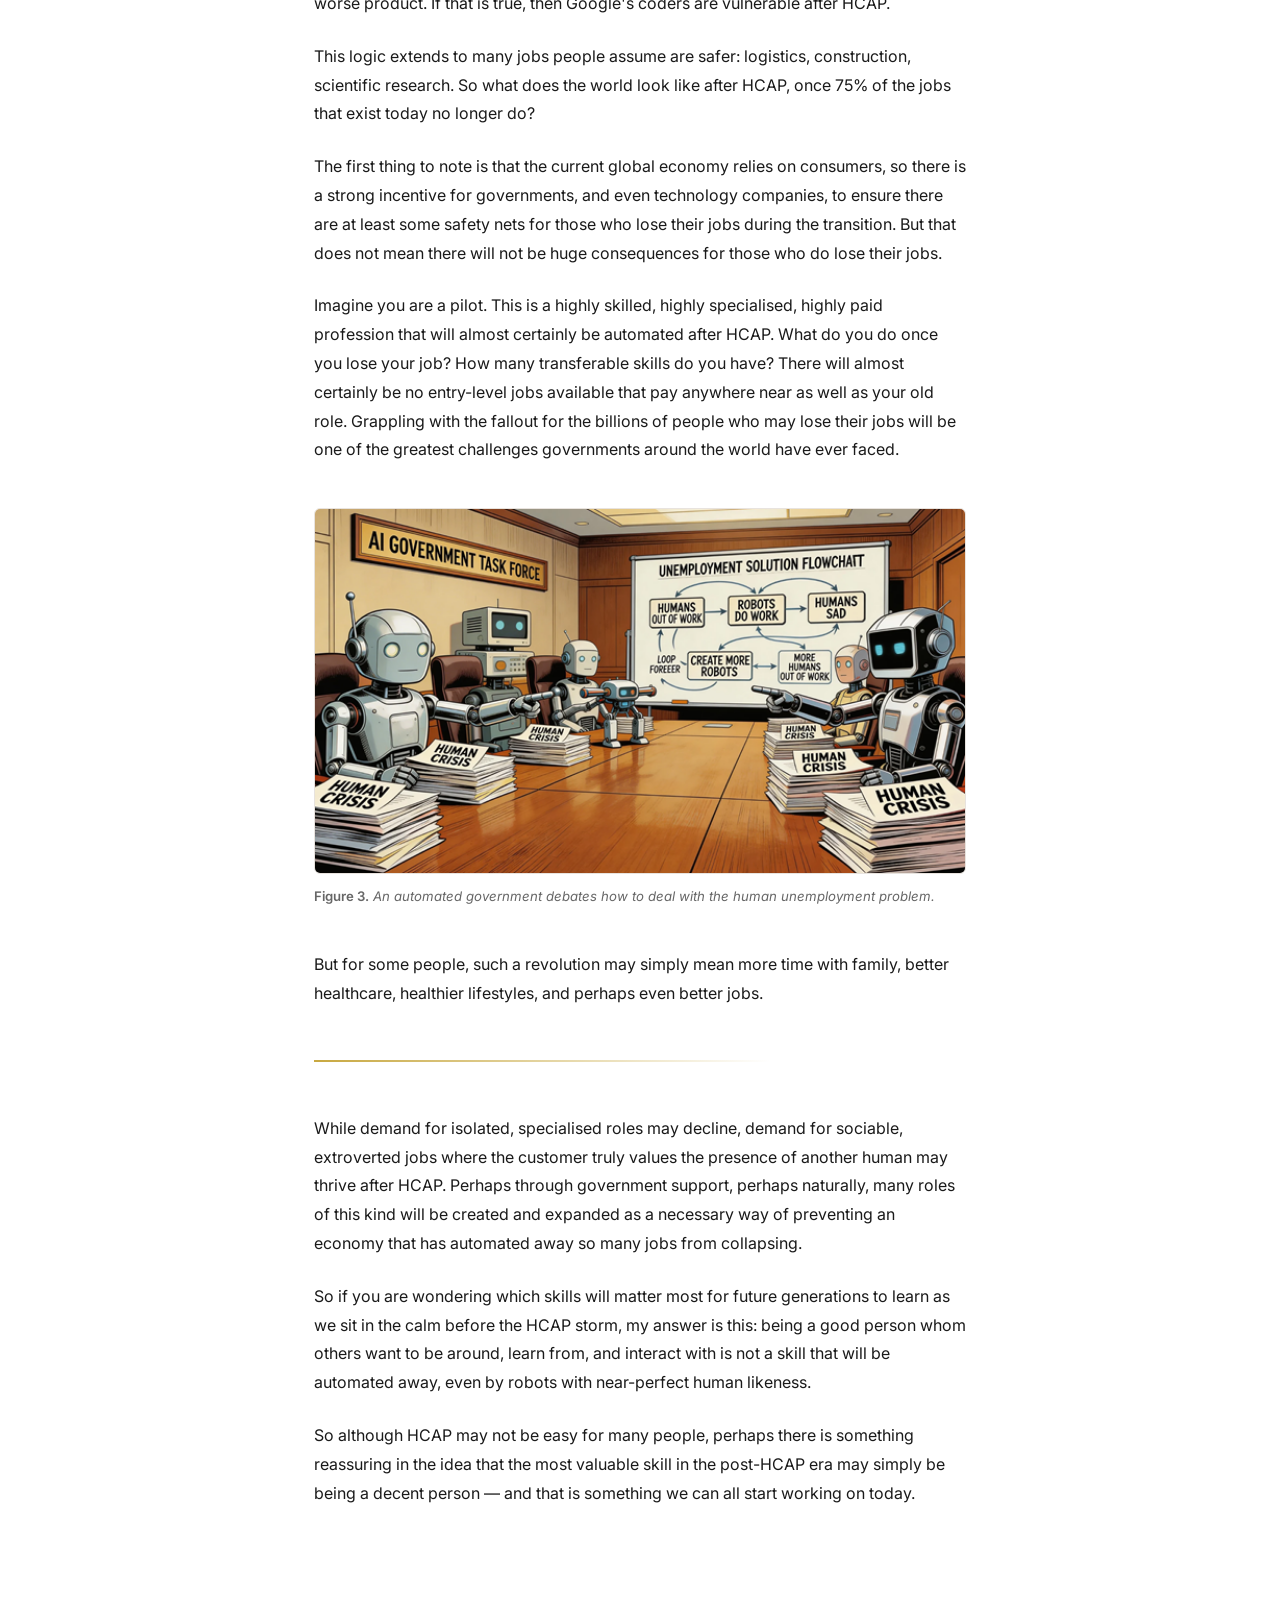
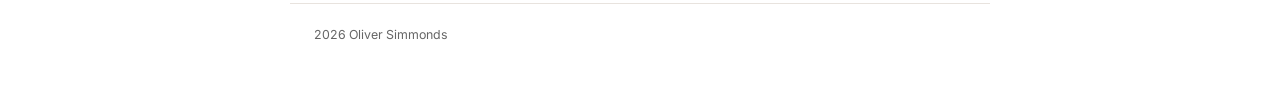
==== commit 381d0b76: "Improve blog" ====
--- a/blog.html
+++ b/blog.html
@@ -11,6 +11,8 @@
   <meta property="og:type" content="article">
 
   <title>What jobs will we have after complete human automation? — Oliver Simmonds</title>
+
+  <link rel="icon" href="favicon.svg" type="image/svg+xml">
 
   <link rel="preconnect" href="https://fonts.googleapis.com">
   <link rel="preconnect" href="https://fonts.gstatic.com" crossorigin>
@@ -105,8 +107,8 @@
         <p>
           To properly explore this debate, an assumption has to be made. Not because it is
           likely, but because without it there is little point debating the future job market.
-          The assumption is that AGI — nor anything else for that matter — will not destroy
-          the planet, trigger a devastating world war, or send us back to the Stone Age.
+          The assumption is that AGI, nor anything else for that matter, will not destroy
+          the planet, trigger a devastating world war, or send us back to the Stone Age some other way.
         </p>
 
         <p>
@@ -311,6 +313,8 @@
           better healthcare, healthier lifestyles, and perhaps even better jobs.
         </p>
 
+        <hr class="article-rule" aria-hidden="true">
+        
         <p>
           While demand for isolated, specialised roles may decline, demand for sociable,
           extroverted jobs where the customer truly values the presence of another human may
@@ -320,7 +324,7 @@
         </p>
 
         <p>
-          So if you are wondering which skills will matter most for your children as we sit
+          So if you are wondering which skills will matter most for future generations to learn as we sit
           in the calm before the HCAP storm, my answer is this: being a good person whom
           others want to be around, learn from, and interact with is not a skill that will
           be automated away, even by robots with near-perfect human likeness.
